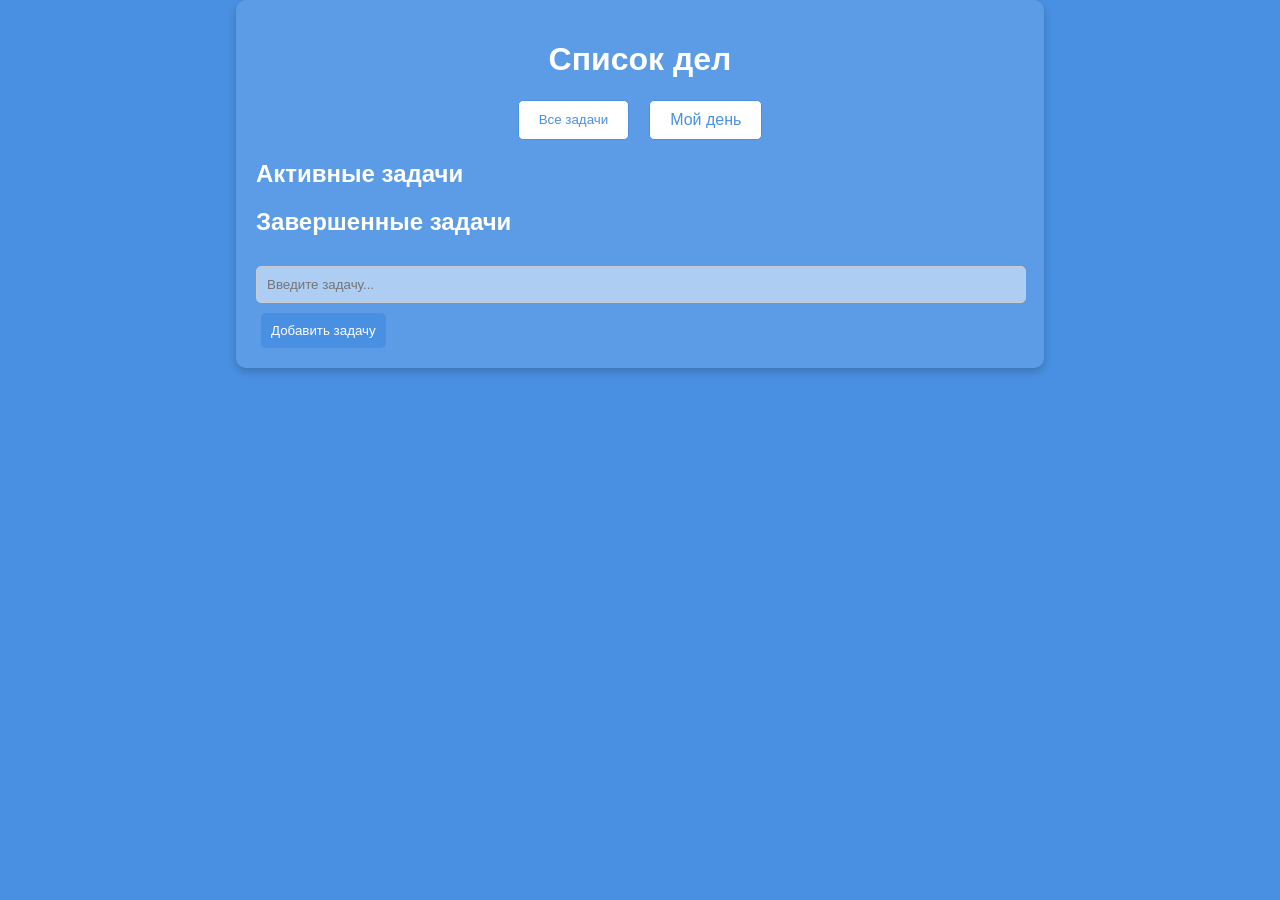
==== Spisok_del/index.html @ 80ef5069 "Add files via upload" ====
<!DOCTYPE html>
<html lang="ru">
<head>
    <meta charset="UTF-8">
    <meta name="viewport" content="width=device-width, initial-scale=1.0">
    <title>Список дел</title>
    <link rel="stylesheet" href="style.css">
</head>
<body>
    <div class="container">
        <h1>Список дел</h1>
        <div class="tabs">
            <button class="tab" id="allTasksBtn">Все задачи</button>
            <a href="myday.html" class="tab" id="myDayBtn">Мой день</a>
        </div>

        <!-- Активные задачи -->
        <h2>Активные задачи</h2>
        <div id="taskList" class="task-list"></div>

        <!-- Завершенные задачи -->
        <h2>Завершенные задачи</h2>
        <div id="completedTaskList" class="task-list"></div>

        <input type="text" id="taskInput" placeholder="Введите задачу..." />
        <button id="addTaskBtn">Добавить задачу</button>
    </div>
    <script src="app.js"></script>
</body>
</html>
---- Spisok_del/style.css ----
body {
    background-color: #4A90E2;
    font-family: Arial, sans-serif;
    color: #fff;
    margin: 0;
    padding: 0;
}

.container {
    width: 60%;
    margin: 0 auto;
    padding: 20px;
    background: rgba(255, 255, 255, 0.1);
    border-radius: 10px;
    box-shadow: 0 4px 8px rgba(0, 0, 0, 0.2);
}

h1 {
    text-align: center;
}

.tabs {
    display: flex;
    justify-content: center;
    margin-bottom: 20px;
}

.tab {
    background-color: #fff;
    color: #4A90E2;
    border: 1px solid #4A90E2;
    padding: 10px 20px;
    margin: 0 10px;
    cursor: pointer;
    border-radius: 5px;
    text-decoration: none;
    display: inline-block;
}

.tab:hover {
    background-color: #4A90E2;
    color: #fff;
}

.task-list {
    list-style-type: none;
    padding: 0;
}

.task {
    display: flex;
    justify-content: space-between;
    background: rgba(255, 255, 255, 0.2);
    padding: 10px;
    margin: 10px 0;
    border-radius: 5px;
    align-items: center;
}

.task span {
    flex-grow: 1;
}

button {
    background-color: #4A90E2;
    color: white;
    border: none;
    padding: 10px;
    cursor: pointer;
    border-radius: 5px;
}

button:hover {
    background-color: #357ABD;
}

input {
    width: calc(100% - 20px);
    padding: 10px;
    margin: 10px 0;
    border-radius: 5px;
    border: 1px solid #ccc;
    background: rgba(255, 255, 255, 0.5);
    color: #333;
}

.circle-btn {
    background: transparent;
    border: none;
    font-size: 1.5rem;
    cursor: pointer;
    color: white;
    margin-right: 10px;
}

.star-btn {
    background: transparent;
    border: none;
    color: white;
    font-size: 1.5rem;
    cursor: pointer;
}

.star-btn.starred {
    color: yellow; /* Когда задача добавлена в "Мой день", звездочка будет желтой */
}

.star-btn:hover {
    color: gold;
}
.starred {
    color: yellow;
}

button {
    margin-left: 5px;
    cursor: pointer;
}
/* Стили для завершенных задач */
.circle-btn.completed {
   /* Желтый цвет для завершенных задач */
    color: black;
}

.completed-text {
    text-decoration: line-through; /* Зачеркнутый текст */
    color: rgba(255, 255, 255, 0.5); /* Более бледный цвет текста */
}
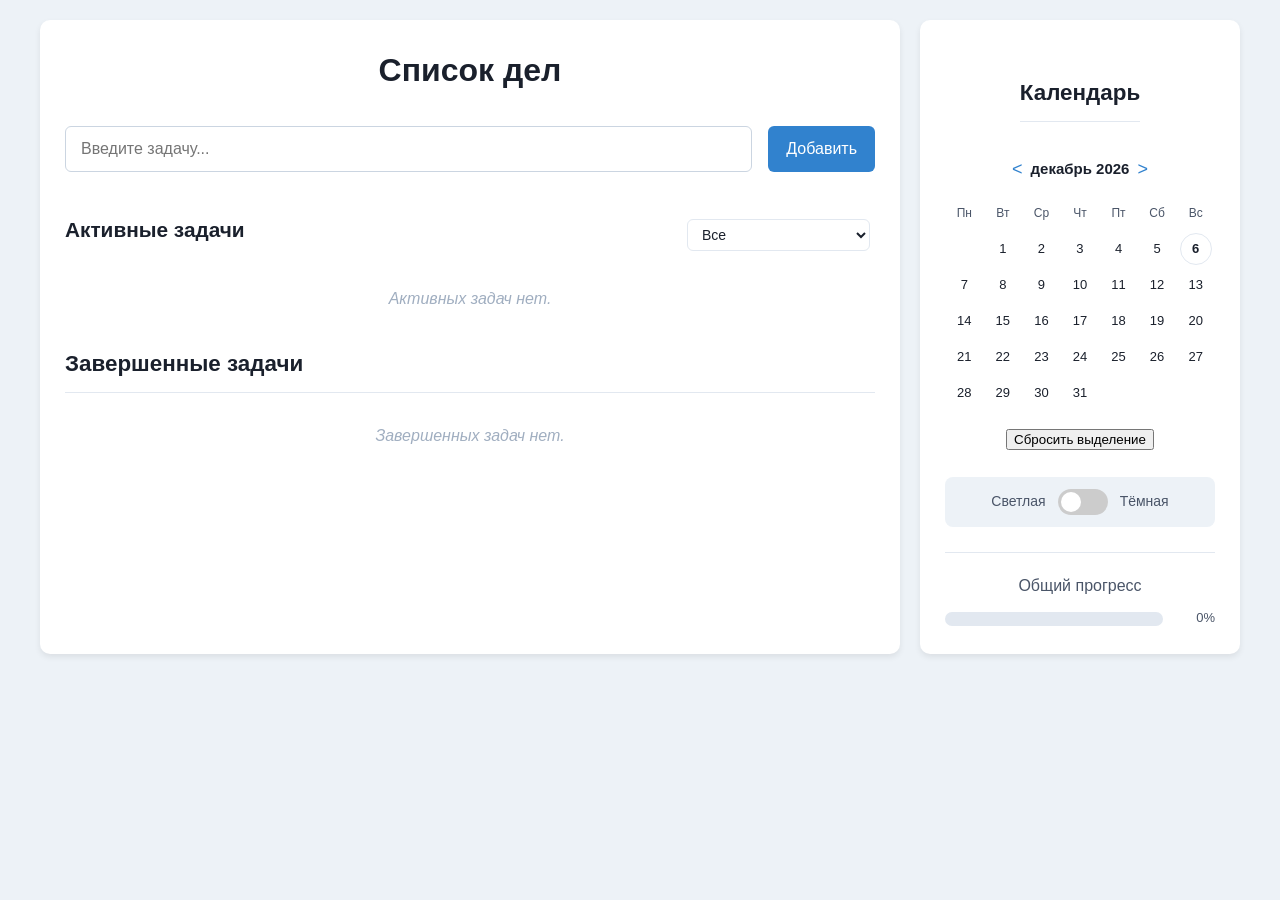
==== commit 83b46524: "Add files via upload" ====
--- a/Spisok_del/index.html
+++ b/Spisok_del/index.html
@@ -5,28 +5,121 @@
     <meta name="viewport" content="width=device-width, initial-scale=1.0">
     <title>Список дел</title>
     <link rel="stylesheet" href="style.css">
+    <link rel="icon" href="logo/sss.png" type="image/png">
 </head>
 <body>
-    <div class="container">
+
+<div class="main-container">
+    <div class="todo-container">
         <h1>Список дел</h1>
-        <div class="tabs">
-            <button class="tab" id="allTasksBtn">Все задачи</button>
-            <a href="myday.html" class="tab" id="myDayBtn">Мой день</a>
+        <div class="input-area-wrapper">
+            <div class="input-container">
+                <input type="text" id="taskInput" placeholder="Введите задачу..." />
+                <div class="input-icon-container">
+                    <span class="icon calendar-icon" id="calendarIcon" title="Выбрать срок выполнения">📅</span>
+                    <span class="icon reminder-icon" id="reminderIcon" title="Установить напоминание">🔔</span>
+                </div>
+                <button id="addTaskBtn">Добавить</button>
+            </div>
+            <div class="date-badges-container">
+                <span id="selectedDateDisplay" class="date-badge"></span>
+                <span id="selectedReminderDisplay" class="date-badge reminder-badge"></span>
+            </div>
         </div>
 
-        <!-- Активные задачи -->
-        <h2>Активные задачи</h2>
-        <div id="taskList" class="task-list"></div>
+        <div class="task-lists">
+            <div class="list-header">
+                <h2>Активные задачи</h2>
+                <select id="taskFilterSelect">
+                    <option value="all">Все</option>
+                    <option value="today">На сегодня</option>
+                    <option value="week">На эту неделю</option>
+                    <option value="month">На этот месяц</option>
+                    <option value="year">На этот год</option>
+                    <!-- Добавляем опцию для кастомного фильтра -->
+                    <option value="custom">Выбранный диапазон</option>
+                </select>
+            </div>
+            <div id="taskList" class="task-list"></div>
 
-        <!-- Завершенные задачи -->
-        <h2>Завершенные задачи</h2>
-        <div id="completedTaskList" class="task-list"></div>
+            <h2>Завершенные задачи</h2>
+            <div id="completedTaskList" class="task-list"></div>
+        </div>
+    </div>
 
-        <input type="text" id="taskInput" placeholder="Введите задачу..." />
-        <button id="addTaskBtn">Добавить задачу</button>
+    <div class="calendar-sidebar">
+        <div class="calendar-header">
+            <h2>Календарь</h2>
+        </div>
+        <div id="mainCalendar"></div>
+        
+        <!-- Кнопка сброса выделения по центру -->
+    <div style="text-align: center; margin: 15px 0;">
+        <button id="resetSelectionBtn" class="reset-btn">Сбросить выделение</button>
     </div>
-    <script src="app.js"></script>
+
+        <div class="theme-switcher-container">
+            <span class="theme-label">Светлая</span>
+            <label class="theme-switch" for="themeSwitchCheckbox">
+                <input type="checkbox" id="themeSwitchCheckbox">
+                <span class="slider round"></span>
+            </label>
+            <span class="theme-label">Тёмная</span>
+        </div>
+    
+        <div class="progress-section">
+        <h3>Общий прогресс</h3>
+        <div class="progress-container">
+            <div class="progress-bar-outer" id="progressBarOuter">
+                <div class="progress-bar-inner" id="progressBarInner"></div>
+            </div>
+            <span class="progress-percentage" id="progressPercentage">0%</span>
+        </div>
+    </div>
+</div>
+
+<div id="datePickerModal" class="modal hidden">
+    <div class="modal-content">
+        <h2>Срок выполнения</h2>
+        <div id="datePickerCalendar"></div>
+        <div class="time-picker-container">
+            <label for="taskTimeInput">Время (можно не устанавливать):</label>
+            <input type="time" id="taskTimeInput">
+        </div>
+        <div class="modal-buttons">
+            <button id="cancelDateBtn">Отменить</button>
+            <button id="saveDateBtn">Сохранить</button>
+        </div>
+    </div>
+</div>
+
+<div id="reminderDatePickerModal" class="modal hidden">
+    <div class="modal-content">
+        <h2>Установить напоминание</h2>
+        <div id="reminderDatePickerCalendar"></div>
+        <div class="time-picker-container">
+            <div>
+                <label for="reminderTimeInput">Время:</label>
+                <input type="time" id="reminderTimeInput" required>
+            </div>
+            <div>
+                <label for="reminderFrequency">Частота:</label>
+                <select id="reminderFrequency">
+                    <option value="once" selected>Один раз</option>
+                    <option value="daily">Ежедневно</option>
+                    <option value="weekly">Еженедельно</option>
+                    <option value="monthly">Ежемесячно</option>
+                    <option value="yearly">Ежегодно</option>
+                </select>
+            </div>
+        </div>
+        <div class="modal-buttons">
+            <button id="cancelReminderDateBtn">Отменить</button>
+            <button id="saveReminderDateBtn">Сохранить</button>
+        </div>
+    </div>
+</div>
+
+<script src="app.js"></script>
 </body>
-</html>
-
-
+</html>
--- a/Spisok_del/style.css
+++ b/Spisok_del/style.css
@@ -1,128 +1,1145 @@
+/* 1. CSS переменные (Светлая тема - Сине-голубая палитра) */
+:root {
+    /* Фоны */
+    --bg-color: #edf2f7; /* Общий фон страницы */
+    --container-bg: #ffffff; /* Фон основных контейнеров */
+    --input-bg: #ffffff; /* Фон полей ввода */
+    --today-bg: #e0f2fe; /* Фон сегодняшнего дня в календаре (кружок) */
+    --day-hover-bg: #dbeafe; /* Фон дня при наведении в календаре */
+    --button-secondary-bg: #e2e8f0; /* Фон вторичных кнопок (Отмена) */
+    --button-secondary-hover-bg: #cbd5e1; /* Фон вторичных кнопок при наведении */
+    --progress-bar-outer-bg: #e2e8f0; /* Фон внешнего контейнера прогресс-бара */
+    --filter-highlight-bg: #bfdbfe; /* Фон для выделения диапазона фильтра в календаре (светло-синий) */
+
+    /* Текст */
+    --text-color: #1a202c; /* Основной цвет текста */
+    --secondary-text-color: #4a5568; /* Вторичный цвет текста (заголовки секций, метки) */
+    --disabled-text-color: #a0aec0; /* Цвет неактивного текста/иконок */
+    --completed-text-color: #718096; /* Цвет зачеркнутого текста завершенной задачи */
+    --button-primary-text: #ffffff; /* Цвет текста на основной кнопке */
+    --button-secondary-text: #2d3748; /* Цвет текста на вторичной кнопке */
+    --selected-day-text: #ffffff; /* Цвет текста на выбранном дне в календаре */
+    --accent-contrast-text: #1e3a8a; /* Контрастный текст для фона диапазона (темно-синий) */
+    --link-color: #3182ce; /* Цвет ссылок и кнопок навигации календаря */
+
+    /* Границы */
+    --border-color: #e2e8f0; /* Основной цвет границ */
+    --input-border: #cbd5e1; /* Цвет границы полей ввода */
+
+    /* Акцентные цвета (Синий) */
+    --accent-color: #3182ce; /* Основной акцентный цвет (рамка при фокусе, чекбокс) */
+    --accent-color-translucent: rgba(49, 130, 206, 0.3); /* Для тени фокуса */
+    --button-primary-bg: #3182ce; /* Фон основных кнопок (Добавить, Сохранить) */
+    --button-primary-hover-bg: #2b6cb0; /* Фон основных кнопок при наведении */
+    --selected-day-bg: var(--button-primary-bg); /* Фон выбранного дня в календаре (кружок) */
+    --has-tasks-dot-color: var(--accent-color); /* Цвет точки под датой с задачами */
+    --progress-bar-inner-bg: var(--accent-color); /* Цвет заполнения прогресс-бара */
+
+    /* Другие цвета */
+    --reminder-icon-color: #0ea5e9; /* Цвет иконки напоминания */
+    --reminder-date-bg: #cffafe; /* Фон бэджа даты напоминания */
+    --reminder-date-text: #0e7490; /* Текст бэджа даты напоминания */
+    --due-date-bg: #dbeafe; /* Фон бэджа даты выполнения (светло-синий) */
+    --due-date-text: #1e40af; /* Текст бэджа даты выполнения (темно-синий) */
+    --completed-date-bg: #f1f5f9; /* Фон бэджа даты завершения */
+    --completed-date-text: var(--completed-text-color); /* Текст бэджа даты завершения */
+    --star-color: #a0aec0; /* Цвет неактивной звезды */
+    --starred-color: #f59e0b; /* Цвет активной звезды (желтый/золотой) */
+    --delete-color: #e53e3e; /* Цвет кнопки удаления */
+    --delete-hover-color: #c53030; /* Цвет кнопки удаления при наведении */
+
+    /* Тени, оверлеи, скроллбар */
+    --container-shadow: rgba(0, 0, 0, 0.08); /* Тень контейнеров */
+    --modal-overlay-bg: rgba(0, 0, 0, 0.5); /* Фон оверлея модального окна */
+    --scrollbar-thumb-bg: #cbd5e1; /* Цвет ползунка скроллбара */
+    --scrollbar-track-bg: var(--bg-color); /* Цвет трека скроллбара */
+    --transition-speed: 0.3s; /* Скорость для CSS переходов */
+}
+
+/* 2. Переменные для темной темы (Сине-голубая палитра) */
+body.dark-theme {
+    /* Фоны */
+    --bg-color: #1a202c;
+    --container-bg: #2d3748;
+    --input-bg: #1a202c;
+    --today-bg: #2c5282; /* Темнее синий для сегодняшнего дня (кружок) */
+    --day-hover-bg: #4a5568;
+    --button-secondary-bg: #4a5568;
+    --button-secondary-hover-bg: #718096;
+    --progress-bar-outer-bg: #4a5568;
+    --filter-highlight-bg: #2c5282; /* Фон для выделения диапазона фильтра (темнее синий) */
+
+    /* Текст */
+    --text-color: #e2e8f0;
+    --secondary-text-color: #a0aec0;
+    --disabled-text-color: #718096;
+    --completed-text-color: #a0aec0;
+    --button-primary-text: #ffffff;
+    --button-secondary-text: #e2e8f0;
+    --selected-day-text: #ffffff;
+    --accent-contrast-text: #e0f2fe; /* Контрастный текст для фона диапазона (светло-голубой) */
+    --link-color: #63b3ed;
+
+    /* Границы */
+    --border-color: #4a5568;
+    --input-border: #718096;
+
+    /* Акцентные цвета (Светло-синий) */
+    --accent-color: #63b3ed;
+     --accent-color-translucent: rgba(99, 179, 237, 0.3); /* Для тени фокуса */
+    --button-primary-bg: #2b6cb0; /* Темно-синий для кнопок */
+    --button-primary-hover-bg: #3182ce;
+    --selected-day-bg: var(--accent-color); /* Светло-синий для выделенного дня (кружок) */
+    --has-tasks-dot-color: var(--accent-color);
+    --progress-bar-inner-bg: var(--accent-color);
+
+    /* Другие цвета */
+    --reminder-icon-color: #38bdf8;
+    --reminder-date-bg: #155e75; /* Темно-бирюзовый фон */
+    --reminder-date-text: #a5f3fc; /* Светлый текст */
+    --due-date-bg: #3b82f6; /* Синий фон для даты выполнения */
+    --due-date-text: #eff6ff; /* Очень светлый текст */
+    --completed-date-bg: #374151; /* Серый фон */
+    --completed-date-text: var(--disabled-text-color);
+    --star-color: #718096;
+    --starred-color: #facc15; /* Ярче желтый */
+    --delete-color: #fc8181;
+    --delete-hover-color: #f56565;
+
+    /* Тени, оверлеи, скроллбар */
+    --container-shadow: rgba(0, 0, 0, 0.3);
+    --modal-overlay-bg: rgba(0, 0, 0, 0.7);
+    --scrollbar-thumb-bg: #4a5568;
+    --scrollbar-track-bg: var(--bg-color);
+}
+
+/* 3. Базовые стили и использование переменных */
+*, *::before, *::after { box-sizing: border-box; }
 body {
-    background-color: #4A90E2;
-    font-family: Arial, sans-serif;
-    color: #fff;
+    font-family: -apple-system, BlinkMacSystemFont, "Segoe UI", Roboto, Helvetica, Arial, sans-serif, "Apple Color Emoji", "Segoe UI Emoji", "Segoe UI Symbol";
     margin: 0;
-    padding: 0;
-}
-
-.container {
-    width: 60%;
+    padding: 20px;
+    background-color: var(--bg-color);
+    color: var(--text-color);
+    transition: background-color var(--transition-speed) ease, color var(--transition-speed) ease;
+    line-height: 1.6;
+    font-size: 16px;
+}
+
+/* Layout */
+.main-container {
+    display: flex;
+    flex-wrap: wrap; /* Позволяет переносить сайдбар вниз на маленьких экранах */
+    max-width: 1200px;
     margin: 0 auto;
-    padding: 20px;
-    background: rgba(255, 255, 255, 0.1);
+    gap: 20px; /* Пространство между todo-контейнером и сайдбаром */
+}
+.todo-container {
+    flex: 3; /* Занимает больше места */
+    min-width: 300px; /* Минимальная ширина */
+    background: var(--container-bg);
+    padding: 25px;
     border-radius: 10px;
-    box-shadow: 0 4px 8px rgba(0, 0, 0, 0.2);
-}
-
+    box-shadow: 0 3px 6px var(--container-shadow);
+    transition: background-color var(--transition-speed) ease, box-shadow var(--transition-speed) ease;
+    display: flex;
+    flex-direction: column;
+}
+.calendar-sidebar {
+    flex: 1; /* Занимает меньше места */
+    min-width: 280px;
+    background: var(--container-bg);
+    padding: 25px;
+    border-radius: 10px;
+    box-shadow: 0 3px 6px var(--container-shadow);
+    height: fit-content; /* Высота по содержимому */
+    transition: background-color var(--transition-speed) ease, box-shadow var(--transition-speed) ease;
+}
+/* В разделе календаря */
+.calendar-day.selecting {
+    background-color: rgba(99, 179, 237, 0.2) !important;
+}
+
+.calendar-day.range-selected {
+    background-color: var(--accent-color-translucent) !important;
+}
+
+/* Headings */
+h1, h2, h3 {
+    color: var(--text-color);
+    margin-top: 0;
+    transition: color var(--transition-speed) ease;
+}
 h1 {
     text-align: center;
-}
-
-.tabs {
-    display: flex;
+    margin-bottom: 30px;
+    font-size: 2em;
+}
+h2 {
+    border-bottom: 1px solid var(--border-color);
+    padding-bottom: 10px;
+    margin-top: 30px;
+    margin-bottom: 20px;
+    font-size: 1.4em;
+    transition: border-color var(--transition-speed) ease;
+}
+/* Убираем верхний отступ у первого h2 в todo-контейнере */
+.todo-container h2:first-of-type { margin-top: 0; }
+h3 {
+    margin-bottom: 10px;
+    font-size: 1.1em;
+    color: var(--secondary-text-color);
+}
+
+/* --- Input Area --- */
+.input-area-wrapper {
+     margin-bottom: 15px; /* Отступ под полем ввода */
+}
+.input-container {
+    display: flex;
+    align-items: center;
+    gap: 8px; /* Пространство между элементами */
+}
+#taskInput {
+    flex-grow: 1; /* Занимает все доступное пространство */
+    padding: 12px 15px;
+    border: 1px solid var(--input-border);
+    border-radius: 6px;
+    font-size: 16px;
+    height: 46px; /* Фиксированная высота */
+    background-color: var(--input-bg);
+    color: var(--text-color);
+    transition: border-color 0.2s ease, background-color var(--transition-speed) ease, color var(--transition-speed) ease;
+    min-width: 50px; /* Чтобы не схлопывался */
+}
+#taskInput:focus {
+    outline: none;
+    border-color: var(--accent-color);
+    box-shadow: 0 0 0 2px var(--accent-color-translucent); /* Тень при фокусе */
+}
+.input-icon-container {
+    display: flex;
+    align-items: center;
+    gap: 4px;
+    flex-shrink: 0; /* Не сжиматься */
+}
+.icon {
+    cursor: pointer;
+    font-size: 24px;
+    display: none; /* Скрыты по умолчанию */
+    color: var(--secondary-text-color);
+    user-select: none; /* Запретить выделение */
+    transition: color 0.2s ease, transform 0.2s ease;
+    line-height: 1;
+    padding: 5px; /* Увеличим область клика */
+    border-radius: 4px; /* Слегка скруглим */
+}
+.icon:hover {
+    color: var(--text-color);
+    transform: scale(1.1); /* Небольшое увеличение при наведении */
+    background-color: var(--day-hover-bg); /* Фон как у дней календаря */
+}
+.icon.visible { display: inline-block; } /* Показать иконку */
+.calendar-icon { /* Дополнительные стили не нужны */ }
+.reminder-icon { color: var(--reminder-icon-color); }
+.reminder-icon:hover { filter: brightness(1.2); } /* Немного ярче при наведении */
+
+#addTaskBtn {
+    padding: 0 18px;
+    height: 46px;
+    background-color: var(--button-primary-bg);
+    color: var(--button-primary-text);
+    border: none;
+    border-radius: 6px;
+    cursor: pointer;
+    font-size: 16px;
+    font-weight: 500;
+    transition: background-color 0.2s ease, transform 0.1s ease;
+    flex-shrink: 0;
+}
+#addTaskBtn:hover { background-color: var(--button-primary-hover-bg); }
+#addTaskBtn:active { transform: scale(0.98); } /* Эффект нажатия */
+
+.date-badges-container {
+    display: flex;
+    flex-wrap: wrap;
+    gap: 8px;
+    margin-top: 6px; /* Отступ сверху */
+    min-height: 20px; /* Чтобы контейнер не схлопывался */
+}
+.date-badge {
+    font-size: 11px;
+    padding: 3px 8px;
+    border-radius: 10px;
+    display: none; /* Скрыты по умолчанию */
+    white-space: nowrap;
+    line-height: 1.4;
+    cursor: default;
+    transition: background-color var(--transition-speed) ease, color var(--transition-speed) ease;
+}
+.date-badge.visible { display: inline-block; } /* Показываем, когда есть дата */
+/* Конкретные стили для бэджей */
+#selectedDateDisplay {
+    background: var(--due-date-bg);
+    color: var(--due-date-text);
+}
+#selectedReminderDisplay {
+    background: var(--reminder-date-bg);
+    color: var(--reminder-date-text);
+}
+/* --- Конец Input Area --- */
+
+/* Task Lists Header & Filter */
+.list-header {
+    display: flex;
+    flex-wrap: wrap; /* Позволяет переносить фильтр вниз */
+    justify-content: space-between;
+    align-items: center;
+    margin-bottom: 15px;
+    padding-right: 5px; /* Небольшой отступ справа */
+    gap: 10px;
+}
+.list-header h2 {
+    margin: 0;
+    border-bottom: none; /* Убираем границу у H2 в хедере */
+    font-size: 1.3em;
+    flex-shrink: 0; /* Не сжимать заголовок */
+}
+#taskFilterSelect {
+    padding: 6px 10px;
+    border: 1px solid var(--border-color);
+    border-radius: 6px;
+    font-size: 14px;
+    background-color: var(--input-bg);
+    color: var(--text-color);
+    transition: border-color 0.2s ease, background-color var(--transition-speed) ease, color var(--transition-speed) ease;
+    max-width: 200px; /* Ограничим ширину */
+}
+#taskFilterSelect:focus {
+    outline: none;
+    border-color: var(--accent-color);
+    box-shadow: 0 0 0 2px var(--accent-color-translucent);
+}
+
+/* Task List & Items */
+.task-list {
+    margin-bottom: 20px;
+    min-height: 50px; /* Минимальная высота, чтобы было видно сообщение */
+}
+.task {
+    display: flex;
+    align-items: center;
+    padding: 12px 15px;
+    margin: 8px 0; /* Вертикальные отступы между задачами */
+    background: var(--container-bg); /* Используем фон контейнера, т.к. он может отличаться от body */
+    border-radius: 8px;
+    box-shadow: 0 1px 3px var(--container-shadow);
+    transition: box-shadow 0.2s ease, background-color var(--transition-speed) ease, border-left-color 0.3s ease;
+    border-left: 4px solid transparent; /* Место для выделения (например, звездой) */
+    gap: 12px;
+}
+.task:hover { box-shadow: 0 2px 5px var(--container-shadow); }
+
+/* Выделение задачи звездой */
+.task.starred {
+    border-left-color: var(--starred-color);
+}
+
+/* Текст задачи (с обрезкой) */
+.task span:first-of-type { /* Стили для первого span - текста задачи */
+    flex-grow: 1;
+    cursor: pointer; /* Намекает на кликабельность (для деталей) */
+    /* Обрезка длинного текста: */
+    white-space: nowrap;
+    overflow: hidden;
+    text-overflow: ellipsis;
+    min-width: 0; /* Важно для flex и text-overflow */
+}
+
+.completed-text {
+    text-decoration: line-through;
+    color: var(--completed-text-color);
+    /* Убираем обрезку для завершенных, если они могут быть длинными */
+    /* white-space: normal; */
+    /* text-overflow: clip; */
+}
+.checkbox {
+    width: 20px;
+    height: 20px;
+    border: 2px solid var(--input-border);
+    border-radius: 4px;
+    cursor: pointer;
+    display: flex;
+    align-items: center;
     justify-content: center;
-    margin-bottom: 20px;
-}
-
-.tab {
-    background-color: #fff;
-    color: #4A90E2;
-    border: 1px solid #4A90E2;
-    padding: 10px 20px;
-    margin: 0 10px;
-    cursor: pointer;
-    border-radius: 5px;
-    text-decoration: none;
-    display: inline-block;
-}
-
-.tab:hover {
-    background-color: #4A90E2;
-    color: #fff;
-}
-
-.task-list {
-    list-style-type: none;
-    padding: 0;
-}
-
-.task {
-    display: flex;
-    justify-content: space-between;
-    background: rgba(255, 255, 255, 0.2);
-    padding: 10px;
-    margin: 10px 0;
-    border-radius: 5px;
-    align-items: center;
-}
-
-.task span {
-    flex-grow: 1;
-}
-
-button {
-    background-color: #4A90E2;
-    color: white;
-    border: none;
-    padding: 10px;
-    cursor: pointer;
-    border-radius: 5px;
-}
-
-button:hover {
-    background-color: #357ABD;
-}
-
-input {
-    width: calc(100% - 20px);
-    padding: 10px;
-    margin: 10px 0;
-    border-radius: 5px;
-    border: 1px solid #ccc;
-    background: rgba(255, 255, 255, 0.5);
-    color: #333;
-}
-
-.circle-btn {
+    flex-shrink: 0; /* Не сжимать */
+    transition: background-color 0.2s ease, border-color 0.2s ease;
+    background-color: var(--input-bg); /* Фон чекбокса */
+    user-select: none; /* Запретить выделение */
+}
+.checkbox.checked {
+    background-color: var(--accent-color);
+    border-color: var(--accent-color);
+    color: var(--button-primary-text);
+    font-weight: bold;
+}
+.checkbox.checked::before {
+    content: '✓'; /* Галочка */
+    font-size: 14px;
+    line-height: 1;
+}
+
+/* Контейнер для дат и кнопок справа */
+.task-date-container {
+    display: flex;
+    align-items: center;
+    gap: 6px; /* Пространство между элементами внутри (датами, кнопками) */
+    margin-left: auto; /* Прижимает контейнер к правому краю */
+    flex-shrink: 0; /* Не сжиматься */
+    flex-wrap: nowrap; /* Запрещаем перенос внутри этого контейнера по умолчанию */
+}
+/* Обертка только для бэджей дат */
+.task-dates-wrapper {
+    display: flex;
+    align-items: center;
+    gap: 6px;
+    flex-shrink: 0;
+    flex-wrap: nowrap; /* Даты тоже не переносим */
+}
+.task-date-entry {
+    display: flex;
+    align-items: center;
+    gap: 4px; /* Отступ между иконкой и текстом даты */
+    font-size: 11px;
+    background-color: var(--bg-color); /* Фон как у body */
+    padding: 2px 6px;
+    border-radius: 4px;
+    white-space: nowrap;
+    color: var(--secondary-text-color);
+    line-height: 1.3;
+    flex-shrink: 0;
+    border: 1px solid var(--border-color); /* Добавим легкую границу */
+}
+.task-date-entry .icon-date {
+    font-size: 10px;
+    line-height: 1;
+    margin-right: 1px;
+}
+/* Стили для бэджа напоминания */
+.task-date-entry.reminder-date {
+    background-color: var(--reminder-date-bg);
+    color: var(--reminder-date-text);
+    border-color: var(--reminder-date-text); /* Граница в цвет текста */
+}
+/* Стили для бэджа даты выполнения */
+#taskList .task-date-entry:not(.reminder-date) { /* Только в активном списке и не напоминание */
+    background-color: var(--due-date-bg);
+    color: var(--due-date-text);
+    border-color: var(--due-date-text);
+}
+
+
+/* Даты в завершенных задачах */
+#completedTaskList .task-dates-wrapper {
+    flex-direction: column; /* Даты друг под другом */
+    align-items: flex-end; /* Выравнивание по правому краю */
+    gap: 3px; /* Меньший отступ */
+}
+#completedTaskList .task-date-entry {
+    background-color: var(--completed-date-bg);
+    color: var(--completed-date-text);
+    opacity: 0.8; /* Слегка приглушим */
+    border-color: transparent; /* Уберем границу у завершенных */
+}
+body.dark-theme #completedTaskList .task-date-entry {
+    background-color: var(--input-bg); /* В темной теме фон чуть темнее */
+}
+/* Иконка в дате напоминания у завершенных */
+#completedTaskList .task-date-entry.reminder-date .icon-date {
+     color: var(--completed-date-text); /* Цвет как у текста */
+}
+
+/* Кнопки действий (звезда, корзина) */
+.action-btn {
     background: transparent;
     border: none;
-    font-size: 1.5rem;
+    font-size: 1.3rem; /* Размер иконок */
     cursor: pointer;
-    color: white;
-    margin-right: 10px;
-}
-
+    padding: 0 4px; /* Небольшие отступы по бокам */
+    flex-shrink: 0;
+    line-height: 1; /* Чтобы иконка не прыгала */
+    color: var(--secondary-text-color);
+    transition: color 0.2s ease, transform 0.1s ease;
+    border-radius: 4px;
+}
 .star-btn {
+    color: var(--star-color);
+    font-size: 1.5rem; /* Звезду чуть больше */
+}
+.star-btn.starred { color: var(--starred-color); }
+.delete-btn { color: var(--delete-color); }
+
+.action-btn:hover {
+    color: var(--text-color);
+    transform: scale(1.1); /* Увеличение при наведении */
+    background-color: var(--day-hover-bg);
+}
+.delete-btn:hover {
+    color: var(--delete-hover-color);
+    background-color: rgba(229, 62, 62, 0.1); /* Легкий красный фон при наведении */
+}
+.action-btn:active { transform: scale(0.95); } /* Эффект нажатия */
+
+
+/* Calendar Styles */
+.calendar {
+    width: 100%;
+    border-collapse: collapse;
+    margin-top: 15px;
+    table-layout: fixed; /* Равные ячейки */
+    user-select: none; /* Запретить выделение текста в календаре */
+}
+.calendar th { /* Заголовки дней недели */
+    padding: 8px 5px;
+    text-align: center;
+    font-size: 12px;
+    color: var(--secondary-text-color);
+    font-weight: normal;
+}
+.calendar td { /* Ячейка дня */
+    /* Убираем padding, т.к. фон будет у .calendar-day */
+    padding: 1px 0; /* Минимальный вертикальный отступ */
+    text-align: center;
+    vertical-align: middle;
+    height: 36px;
+    position: relative; /* Для позиционирования точки */
+}
+.calendar-day { /* Сам кружок/прямоугольник с числом */
+    display: flex; /* Центрирование числа */
+    justify-content: center;
+    align-items: center;
+    width: 32px;  /* Стандартный размер для кружка */
+    height: 32px;
+    margin: auto; /* Центрирование в ячейке */
+    font-size: 13px;
+    border-radius: 50%; /* По умолчанию круглый */
+    position: relative;
+    cursor: default; /* По умолчанию не кликабельно */
+    transition: background-color 0.2s ease, color 0.2s ease, border 0.2s ease, width 0.1s ease, border-radius 0.2s ease;
+    color: var(--text-color);
+    border: 1px solid transparent; /* Резервируем место для рамки */
+    z-index: 0; /* Базовый слой */
+}
+/* Кликабельные дни в модальных окнах */
+#datePickerCalendar .calendar-day,
+#reminderDatePickerCalendar .calendar-day {
+    cursor: pointer;
+}
+#datePickerCalendar .calendar-day:hover,
+#reminderDatePickerCalendar .calendar-day:hover {
+    background-color: var(--day-hover-bg);
+    border-color: var(--border-color);
+}
+/* Точка под датой, если есть активные задачи */
+.calendar-day.has-tasks::after {
+    content: '';
+    position: absolute;
+    bottom: 4px;
+    left: 50%;
+    transform: translateX(-50%);
+    width: 5px;
+    height: 5px;
+    background: var(--has-tasks-dot-color);
+    border-radius: 50%;
+    z-index: 2; /* Точка поверх фона диапазона */
+}
+/* Сегодняшний день */
+.calendar-day.today {
+    font-weight: bold;
+    /* Убираем фон отсюда, он может конфликтовать с range/selected */
+    /* background-color: var(--today-bg); */
+    border-color: var(--border-color);
+}
+/* Выбранный день */
+.calendar-day.selected {
+    background-color: var(--selected-day-bg);
+    color: var(--selected-day-text);
+    border-radius: 50%; /* КРУГЛЫЙ */
+    width: 32px;       /* Явно задаем размер кружка */
+    height: 32px;
+    border: 1px solid var(--selected-day-bg);
+    font-weight: bold;
+    position: relative; /* Поднимаем над фоном диапазона */
+    z-index: 1;
+    box-shadow: 0 1px 3px rgba(0,0,0,0.2);
+}
+
+.calendar-day.range-start,
+.calendar-day.range-end,
+.calendar-day.range-middle,
+.calendar-day.range-single {
+    background-color: var(--filter-highlight-bg);
+    color: var(--accent-contrast-text);
+    font-weight: bold;
+    width: 100%;
+    height: 32px;
+    border-radius: 0;
+    border: none;
+    z-index: 0;
+}
+
+
+.calendar-day.range-start {
+    border-top-left-radius: 16px;
+    border-bottom-left-radius: 16px;
+}
+
+.calendar-day.range-end {
+    border-top-right-radius: 16px;
+    border-bottom-right-radius: 16px;
+}
+
+.calendar-day.range-single {
+    border-radius: 16px;
+}
+
+
+/* Если день 'today' попадает в диапазон, но не выбран */
+.calendar-day.range-start.today:not(.selected),
+.calendar-day.range-end.today:not(.selected),
+.calendar-day.range-middle.today:not(.selected),
+.calendar-day.range-single.today:not(.selected) {
+   /* Можно добавить легкое отличие, например, яркость */
+   /* filter: brightness(0.95); */
+}
+/* Точка для задач на фоне диапазона */
+.calendar-day.range-start.has-tasks::after,
+.calendar-day.range-end.has-tasks::after,
+.calendar-day.range-middle.has-tasks::after,
+.calendar-day.range-single.has-tasks::after {
+     background-color: var(--accent-contrast-text); /* Контрастный цвет точки */
+}
+/* Точка у выбранного дня (он поверх диапазона) */
+.calendar-day.selected.has-tasks::after {
+     background-color: var(--selected-day-text); /* Цвет текста выбранного дня */
+}
+/* Если день и выбран, и сегодня */
+.calendar-day.today.selected {
+    box-shadow: 0 0 0 2px var(--bg-color); /* Обводка цветом фона страницы */
+}
+/* --- Конец стилей диапазона --- */
+
+
+.calendar-header {
+    display: flex;
+    justify-content: center; /* Центрируем содержимое */
+    align-items: center;
+    margin-bottom: 15px;
+    position: relative; /* Для позиционирования кнопок навигации */
+}
+.calendar-title {
+    font-weight: bold;
+    font-size: 15px;
+}
+.calendar-nav-btn {
+    background: none;
+    border: none;
+    cursor: pointer;
+    font-size: 18px;
+    padding: 0 8px;
+    color: var(--link-color);
+    line-height: 1;
+    border-radius: 4px;
+    transition: color 0.2s ease, background-color 0.2s ease;
+}
+.calendar-nav-btn:hover {
+    color: var(--text-color);
+    background-color: var(--day-hover-bg);
+}
+
+/* Modal Styles */
+.modal {
+    position: fixed;
+    top: 0;
+    left: 0;
+    width: 100%;
+    height: 100%;
+    background: var(--modal-overlay-bg);
+    display: flex;
+    justify-content: center;
+    align-items: center;
+    z-index: 1000; /* Поверх всего */
+    opacity: 0;
+    visibility: hidden;
+    transition: opacity 0.3s ease, visibility 0s linear 0.3s;
+}
+.modal:not(.hidden) {
+    opacity: 1;
+    visibility: visible;
+    transition-delay: 0s;
+}
+.modal-content {
+    background: var(--container-bg);
+    color: var(--text-color);
+    padding: 25px 30px;
+    border-radius: 10px;
+    width: 90%;
+    max-width: 380px; /* Макс ширина для календарей */
+    box-shadow: 0 5px 15px rgba(0,0,0,0.2);
+    transform: scale(0.95);
+    transition: transform 0.3s ease, background-color var(--transition-speed) ease, color var(--transition-speed) ease;
+}
+.modal:not(.hidden) .modal-content {
+    transform: scale(1); /* Плавное появление */
+}
+.modal-content h2 {
+    margin-top: 0;
+    margin-bottom: 20px;
+    text-align: center;
+    font-size: 1.3em;
+    border-bottom: 1px solid var(--border-color);
+    padding-bottom: 15px;
+}
+.time-picker-container {
+    margin-top: 20px;
+    padding-top: 15px;
+    border-top: 1px solid var(--border-color);
+    display: flex;
+    align-items: flex-start;
+    gap: 10px;
+    justify-content: center;
+    flex-direction: column; /* Разрешим перенос на мал. экранах */
+}
+.time-picker-container label {
+    font-size: 14px;
+    color: var(--secondary-text-color);
+}
+.time-picker-container input[type="time"],
+.time-picker-container select { /* Стили и для select частоты */
+    padding: 6px 8px;
+    border: 1px solid var(--border-color);
+    border-radius: 6px;
+    background-color: var(--input-bg);
+    color: var(--text-color);
+    transition: border-color 0.2s ease, background-color var(--transition-speed) ease, color var(--transition-speed) ease;
+}
+.time-picker-container input[type="time"]:focus,
+.time-picker-container select:focus {
+     outline: none;
+     border-color: var(--accent-color);
+     box-shadow: 0 0 0 2px var(--accent-color-translucent);
+}
+.time-picker-container > div {
+    width: 100%;
+    margin-bottom: 10px;
+}
+/* Стиль для иконки часов в input[type=time] в темной теме */
+body.dark-theme .time-picker-container input[type="time"]::-webkit-calendar-picker-indicator {
+    background-color: var(--secondary-text-color); /* Цвет иконки */
+    border-radius: 2px;
+    cursor: pointer;
+    opacity: 0.8;
+}
+body.dark-theme .time-picker-container input[type="time"]::-webkit-calendar-picker-indicator:hover {
+    opacity: 1;
+}
+
+.modal-buttons {
+    display: flex;
+    justify-content: flex-end;
+    gap: 12px;
+    margin-top: 25px;
+}
+.modal-buttons button {
+    padding: 9px 18px;
+    border: 1px solid transparent;
+    border-radius: 6px;
+    cursor: pointer;
+    font-size: 14px;
+    font-weight: 500;
+    transition: background-color 0.2s ease, color 0.2s ease, border-color 0.2s ease, transform 0.1s ease;
+}
+/* Вторичные кнопки (Отмена) */
+#cancelDateBtn, #cancelReminderDateBtn, #cancelEditTaskBtn {
+    background: var(--button-secondary-bg);
+    color: var(--button-secondary-text);
+    border-color: var(--border-color);
+}
+#cancelDateBtn:hover, #cancelReminderDateBtn:hover, #cancelEditTaskBtn:hover {
+    background: var(--button-secondary-hover-bg);
+    border-color: var(--secondary-text-color);
+}
+/* Основные кнопки (Сохранить) */
+#saveDateBtn, #saveReminderDateBtn, #saveEditTaskBtn {
+    background: var(--button-primary-bg);
+    color: var(--button-primary-text);
+    border-color: var(--button-primary-bg);
+}
+#saveDateBtn:hover, #saveReminderDateBtn:hover, #saveEditTaskBtn:hover {
+    background: var(--button-primary-hover-bg);
+    border-color: var(--button-primary-hover-bg);
+}
+.modal-buttons button:active { transform: scale(0.98); }
+
+/* Task Details Modal Styles (Динамически создается JS) */
+#taskDetailsModal .modal-content {
+    max-width: 480px; /* Детали могут быть шире */
+}
+.task-detail-row {
+    margin-bottom: 18px;
+    position: relative; /* Для позиционирования иконок */
+}
+.task-detail-row label {
+    display: block;
+    margin-bottom: 6px;
+    font-weight: 500;
+    font-size: 14px;
+    color: var(--secondary-text-color);
+}
+.task-detail-input, .task-detail-textarea {
+    width: 100%;
+    padding: 10px 12px;
+    border: 1px solid var(--border-color);
+    border-radius: 6px;
+    font-size: 14px;
+    background-color: var(--input-bg);
+    color: var(--text-color);
+    transition: border-color 0.2s ease, background-color var(--transition-speed) ease, color var(--transition-speed) ease;
+    font-family: inherit; /* Наследовать шрифт */
+}
+.task-detail-input:focus, .task-detail-textarea:focus {
+    outline: none;
+    border-color: var(--accent-color);
+    box-shadow: 0 0 0 2px var(--accent-color-translucent);
+}
+.task-detail-textarea {
+    min-height: 80px;
+    resize: vertical; /* Разрешить изменять высоту */
+}
+/* Поля для дат и времени в деталях */
+.task-detail-row input[type="date"],
+.task-detail-row input[type="time"] {
+    width: calc(50% - 25px); /* Занимают почти половину, оставляя место для иконки */
+    display: inline-block; /* В одну строку */
+    margin-right: 8px;
+}
+/* Стили для select частоты в деталях */
+.task-detail-row select.task-detail-input {
+     width: auto; /* Ширина по контенту */
+     display: inline-block;
+     vertical-align: middle; /* Выровнять по вертикали с иконкой */
+     margin-right: 8px;
+}
+
+.task-detail-row input[type="time"] { margin-right: 0; } /* Убираем правый отступ у времени */
+
+/* Кнопки-иконки в деталях (Календарь, Напоминание) */
+.task-detail-row .icon-btn {
     background: transparent;
     border: none;
-    color: white;
-    font-size: 1.5rem;
+    padding: 5px;
+    font-size: 1.4em;
     cursor: pointer;
-}
-
-.star-btn.starred {
-    color: yellow; /* Когда задача добавлена в "Мой день", звездочка будет желтой */
-}
-
-.star-btn:hover {
-    color: gold;
-}
-.starred {
-    color: yellow;
-}
-
-button {
-    margin-left: 5px;
+    color: var(--secondary-text-color);
+    position: absolute;
+    right: 5px;
+    top: 35px; /* Положение относительно верха строки */
+    line-height: 1;
+    transition: color 0.2s ease;
+}
+.task-detail-row .icon-btn:hover { color: var(--text-color); }
+
+/* Отключенные поля в деталях завершенной задачи */
+.task-detail-input:disabled, .task-detail-textarea:disabled,
+.task-detail-row select.task-detail-input:disabled {
+    background-color: var(--bg-color);
+    opacity: 0.7;
+    cursor: not-allowed;
+}
+
+
+/* Theme Switcher Styles */
+.theme-switcher-container {
+    display: flex;
+    align-items: center;
+    justify-content: center;
+    gap: 12px;
+    margin: 25px 0; /* Отступы сверху/снизу */
+    padding: 12px;
+    background-color: var(--bg-color); /* Фон как у body */
+    border-radius: 8px;
+    transition: background-color var(--transition-speed) ease;
+}
+.theme-label {
+    font-size: 14px;
+    color: var(--secondary-text-color);
+    user-select: none;
+}
+.theme-switch { /* Контейнер переключателя */
+    position: relative;
+    display: inline-block;
+    width: 50px;
+    height: 26px;
+}
+.theme-switch input { opacity: 0; width: 0; height: 0; } /* Скрываем сам чекбокс */
+.slider { /* Видимая часть переключателя */
+    position: absolute;
     cursor: pointer;
-}
-/* Стили для завершенных задач */
-.circle-btn.completed {
-   /* Желтый цвет для завершенных задач */
-    color: black;
-}
-
-.completed-text {
-    text-decoration: line-through; /* Зачеркнутый текст */
-    color: rgba(255, 255, 255, 0.5); /* Более бледный цвет текста */
-}
+    top: 0; left: 0; right: 0; bottom: 0;
+    background-color: #ccc; /* Неактивный фон */
+    transition: .4s;
+    border-radius: 26px; /* Полностью скругленный */
+}
+.slider:before { /* Кружок-ползунок */
+    position: absolute;
+    content: "";
+    height: 20px;
+    width: 20px;
+    left: 3px;
+    bottom: 3px;
+    background-color: white;
+    transition: .4s;
+    border-radius: 50%;
+}
+input:checked + .slider { background-color: var(--accent-color); } /* Активный фон */
+input:checked + .slider:before { transform: translateX(24px); } /* Сдвиг ползунка */
+
+/* Progress Bar Styles */
+.progress-section {
+    margin-top: 20px;
+    padding-top: 20px;
+    border-top: 1px solid var(--border-color);
+}
+.progress-section h3 {
+    text-align: center;
+    margin-bottom: 10px;
+    font-size: 1em;
+    color: var(--secondary-text-color);
+    font-weight: normal;
+}
+.progress-container {
+    display: flex;
+    align-items: center;
+    gap: 12px;
+}
+.progress-bar-outer {
+    flex-grow: 1;
+    height: 14px;
+    background-color: var(--progress-bar-outer-bg);
+    border-radius: 7px;
+    overflow: hidden; /* Скрыть выходящее за пределы */
+}
+.progress-bar-inner {
+    height: 100%;
+    width: 0%; /* Начальная ширина 0 */
+    background-color: var(--progress-bar-inner-bg);
+    border-radius: 7px;
+    transition: width 0.6s cubic-bezier(0.65, 0, 0.35, 1); /* Плавная анимация ширины */
+}
+.progress-percentage {
+    font-size: 13px;
+    font-weight: 500;
+    color: var(--secondary-text-color);
+    min-width: 40px; /* Минимальная ширина для выравнивания */
+    text-align: right;
+}
+
+/* Сообщение для пустого списка */
+.empty-list-msg {
+    text-align: center;
+    color: var(--disabled-text-color);
+    margin-top: 20px;
+    font-style: italic;
+    padding: 10px;
+}
+
+/* Стили скроллбара (WebKit) */
+::-webkit-scrollbar { width: 8px; height: 8px; }
+::-webkit-scrollbar-track { background: var(--scrollbar-track-bg); }
+::-webkit-scrollbar-thumb { background-color: var(--scrollbar-thumb-bg); border-radius: 4px; }
+::-webkit-scrollbar-thumb:hover { background-color: #a0aec0; }
+body.dark-theme ::-webkit-scrollbar-thumb { background-color: var(--scrollbar-thumb-bg); }
+body.dark-theme ::-webkit-scrollbar-thumb:hover { background-color: #718096; }
+/* Стили скроллбара (Firefox) */
+* { scrollbar-width: thin; scrollbar-color: var(--scrollbar-thumb-bg) var(--scrollbar-track-bg); }
+body.dark-theme * { scrollbar-color: var(--scrollbar-thumb-bg) var(--scrollbar-track-bg); }
+
+
+/* --- Responsive Adjustments --- */
+@media (max-width: 992px) {
+    /* На планшетах разрешаем перенос в контейнере дат/кнопок */
+    .task-date-container {
+        flex-wrap: wrap;
+        justify-content: flex-end; /* Выравнивание по правому краю при переносе */
+        gap: 4px 8px; /* Меньший вертикальный, больший горизонтальный отступ */
+    }
+}
+@media (max-width: 768px) { /* Планшеты и маленькие ноутбуки */
+    body { padding: 15px; }
+    .main-container { flex-direction: column; } /* Сайдбар под списком дел */
+    .todo-container, .calendar-sidebar { min-width: unset; padding: 20px; }
+    h1 { font-size: 1.8em; margin-bottom: 20px; }
+    h2 { font-size: 1.3em; margin-bottom: 15px; }
+    .input-container { gap: 6px; }
+    #taskInput { height: 44px; padding: 10px 12px;}
+    .input-icon-container { gap: 2px; }
+    .icon { font-size: 22px; padding: 4px; }
+    #addTaskBtn { height: 44px; padding: 0 15px; font-size: 15px;}
+    .date-badges-container { margin-top: 4px; gap: 6px; }
+    .date-badge { font-size: 10px; padding: 2px 6px; }
+    .task { gap: 8px; } /* Меньше отступ в задаче */
+    .task-date-container { gap: 6px; }
+    .calendar th, .calendar-day { font-size: 12px; }
+    .calendar-day { width: 30px; height: 30px; } /* Уменьшаем размер дня */
+    /* Адаптация скругления для диапазона */
+    .calendar-day.range-start, .calendar-day.range-end, .calendar-day.range-single { border-radius: 15px; height: 30px;}
+    .calendar-day.range-start { border-top-right-radius: 0; border-bottom-right-radius: 0; }
+    .calendar-day.range-end { border-top-left-radius: 0; border-bottom-left-radius: 0; }
+
+    .modal-content { padding: 20px; }
+    /* Поля дат/времени в деталях - адаптируем */
+    #taskDetailsModal .modal-content { max-width: 90%; }
+    #taskDetailsModal .task-detail-row input[type="date"],
+    #taskDetailsModal .task-detail-row input[type="time"] {
+        width: calc(50% - 5px); /* Уменьшаем немного */
+        display: inline-block;
+        margin-right: 8px;
+        margin-bottom: 8px; /* Отступ снизу */
+    }
+     /* Позиционирование иконки */
+    #taskDetailsModal .task-detail-row .icon-btn {
+        top: 30px; /* Поднимаем чуть выше */
+        right: 10px;
+    }
+    /* Select частоты в деталях */
+    #taskDetailsModal .task-detail-row select.task-detail-input {
+        width: calc(100% - 50px); /* Занимает почти всю строку рядом с иконкой */
+    }
+     #taskDetailsModal .task-detail-row .icon-btn[title*="напоминания"] {
+         top: auto; bottom: 5px; /* Перемещаем иконку напоминания вниз */
+     }
+}
+@media (max-width: 480px) { /* Телефоны */
+    h1 { font-size: 1.6em; }
+    h2 { font-size: 1.2em; }
+    /* Фильтр под заголовком */
+    .list-header {
+        flex-direction: column;
+        align-items: flex-start;
+        gap: 8px;
+    }
+    #taskFilterSelect {
+        margin-left: 0;
+        width: 100%; /* На всю ширину */
+        max-width: none;
+    }
+    /* Поле ввода перестраивается */
+    .input-container {
+        flex-wrap: wrap;
+    }
+    #taskInput { width: 100%; order: 1; } /* Поле ввода первое */
+    .input-icon-container { order: 2; margin-left: auto; } /* Иконки справа */
+    #addTaskBtn { width: 100%; order: 3; margin-top: 10px; } /* Кнопка снизу */
+    .date-badges-container { order: 4; width: 100%; } /* Бэджи под кнопкой */
+
+    .task { /* Задача */
+        flex-wrap: wrap; /* Разрешаем перенос */
+        gap: 8px;
+        padding: 10px 12px;
+    }
+    /* Текст задачи занимает почти всю ширину */
+    .task span:first-of-type {
+        width: calc(100% - 20px - 8px); /* Ширина минус чекбокс и gap */
+        order: 2; /* После чекбокса */
+        margin: 0;
+        white-space: normal; /* Разрешаем перенос текста */
+        overflow: visible;
+        text-overflow: clip;
+        cursor: default; /* Убираем курсор pointer на мобилке */
+    }
+    .checkbox { order: 1; /* Чекбокс первый */ }
+    /* Контейнер дат/кнопок под текстом */
+    .task-date-container {
+        width: 100%;
+        order: 3; /* После текста */
+        justify-content: space-between; /* Даты слева, кнопки справа */
+        margin-left: 0;
+        margin-top: 8px;
+        flex-wrap: wrap; /* Разрешаем перенос */
+        gap: 8px;
+    }
+    .task-dates-wrapper { /* Обертка дат */
+        margin-right: auto; /* Отодвигаем кнопки */
+        flex-wrap: wrap;
+        gap: 4px 6px;
+        order: 1; /* Даты слева */
+    }
+     /* Обертка для кнопок справа */
+     .task-date-container .action-btn {
+         order: 2; /* Кнопки справа */
+         margin-left: 4px; /* Небольшой отступ между кнопками */
+     }
+     .task-date-container .star-btn { order: 1; } /* Звезда перед корзиной */
+     .task-date-container .delete-btn { order: 2; }
+
+
+    /* Даты завершенных */
+    #completedTaskList .task-dates-wrapper {
+        margin-right: 0;
+        width: auto; /* Не на всю ширину */
+        align-items: flex-start; /* Выравнивание по левому краю */
+    }
+    #completedTaskList .task-date-container {
+        justify-content: space-between;
+    }
+
+
+    .calendar th, .calendar-day { font-size: 11px; }
+    .calendar-day { width: 28px; height: 28px; } /* Еще меньше */
+    /* Адаптация скругления диапазона */
+    .calendar-day.range-start, .calendar-day.range-end, .calendar-day.range-single { border-radius: 14px; height: 28px;}
+    .calendar-day.range-start { border-top-right-radius: 0; border-bottom-right-radius: 0; }
+    .calendar-day.range-end { border-top-left-radius: 0; border-bottom-left-radius: 0; }
+    /* Кнопки модального окна одна под другой */
+    .modal-buttons {
+        flex-direction: column;
+        gap: 8px;
+    }
+    .modal-buttons button { width: 100%; }
+
+
+    /* Добавим в раздел календаря */
+.calendar-day.selecting {
+    background-color: rgba(99, 179, 237, 0.2) !important;
+}
+
+.calendar-day.range-selected {
+    background-color: var(--accent-color-translucent) !important;
+}
+
+.reset-btn {
+    padding: 5px 10px;
+    margin: 10px 0;
+    background: var(--button-secondary-bg);
+    border: 1px solid var(--border-color);
+    border-radius: 4px;
+    cursor: pointer;
+}
+.reset-btn {
+    padding: 8px 15px;
+    margin: 15px 0;
+    background: var(--button-secondary-bg);
+    color: var(--button-secondary-text);
+    border: 1px solid var(--border-color);
+    border-radius: 6px;
+    cursor: pointer;
+    font-size: 14px;
+    transition: background-color 0.2s ease;
+    width: 100%;
+}
+
+.reset-btn:hover {
+    background: var(--button-secondary-hover-bg);
+}
+
+}
